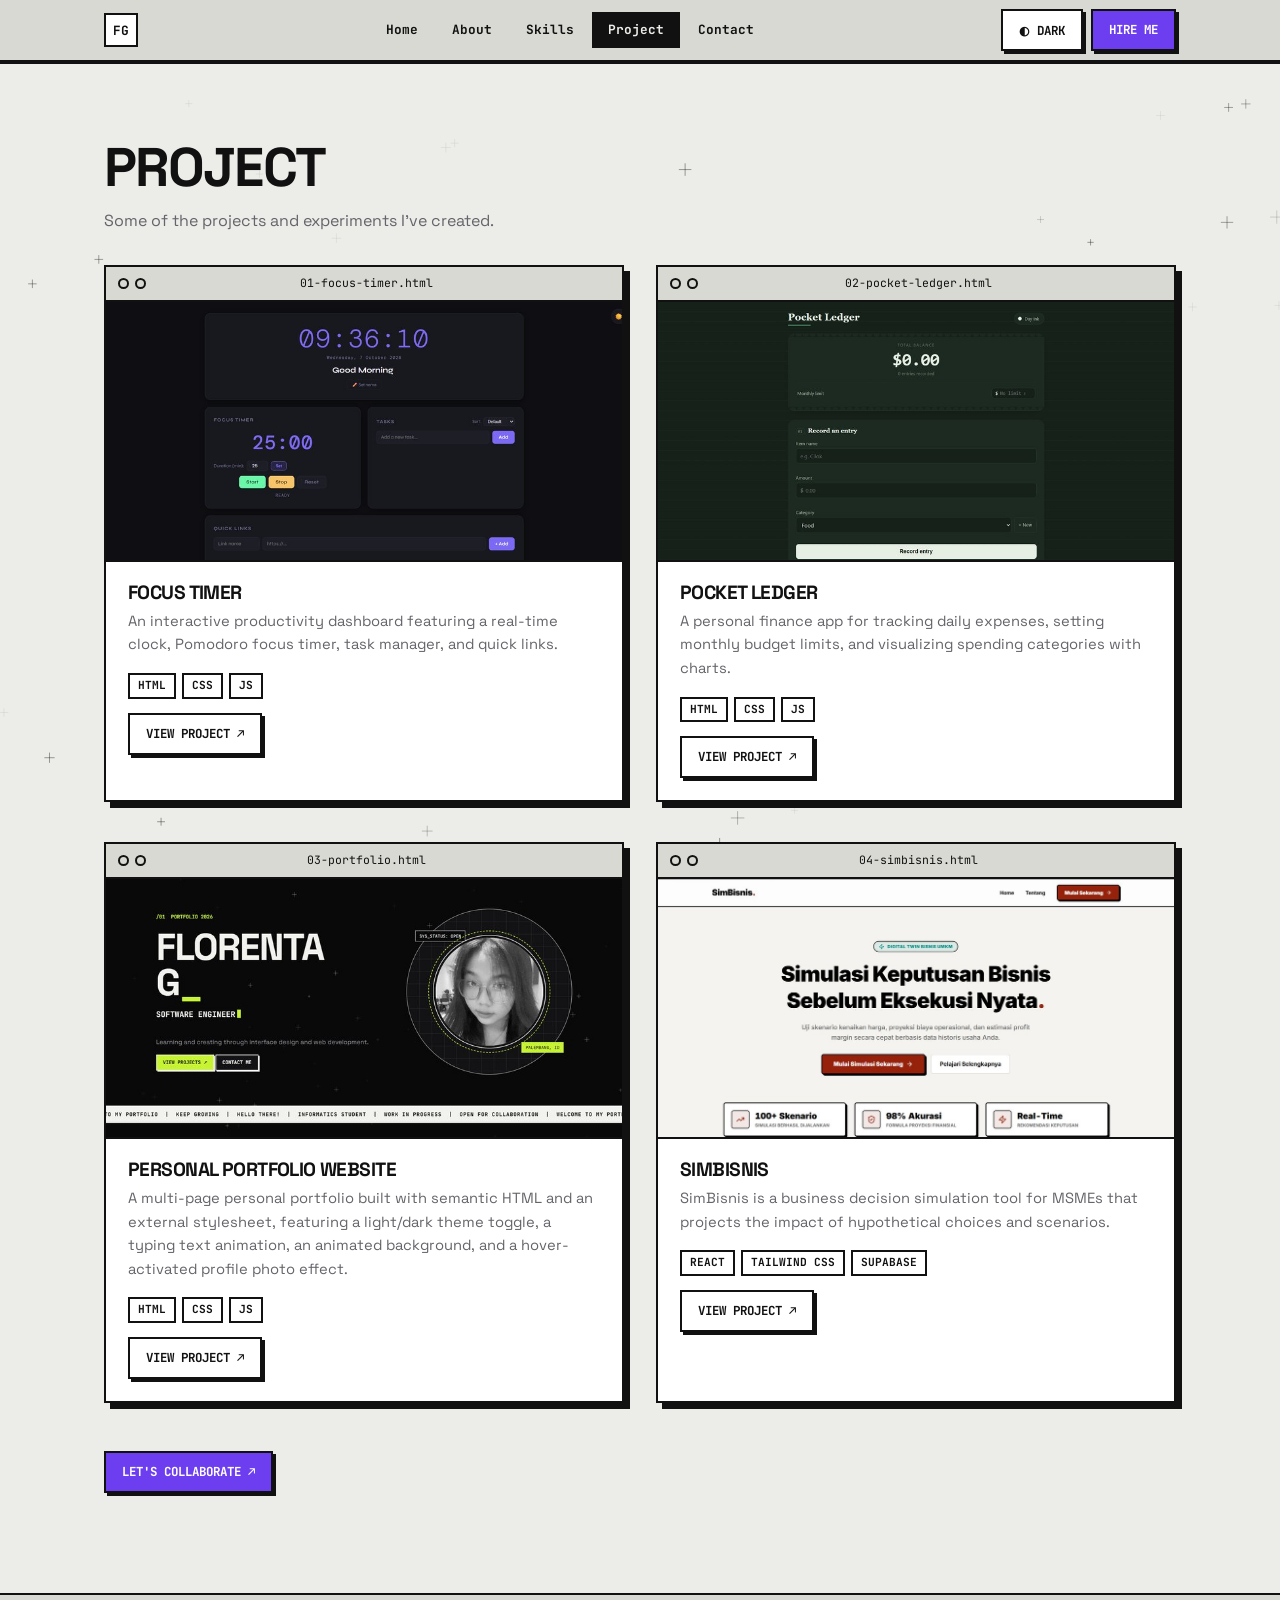
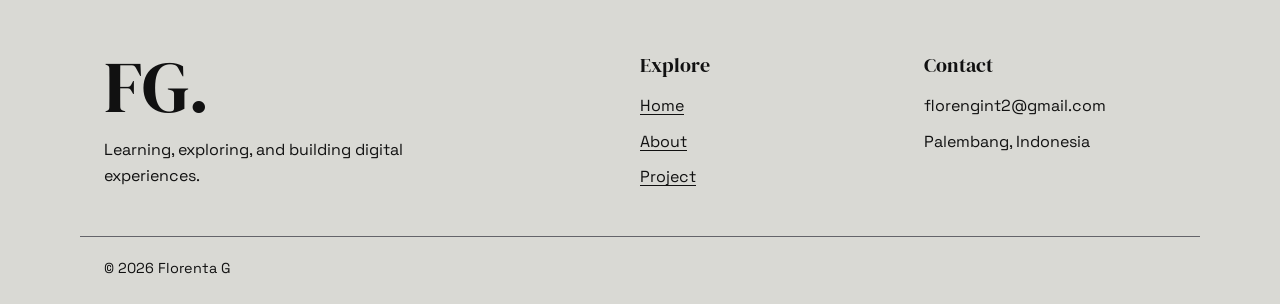
==== portfolio/project.html @ 92176681 "Add files via upload" ====
<!DOCTYPE html>
<html lang="id">

    <head>
        <meta charset="UTF-8">
        <meta name="viewport" content="width=device-width, initial-scale=1, viewport-fit=cover">
        <title>Project - Florenta G</title>
        <link rel="preconnect" href="https://fonts.googleapis.com">
        <link
            href="https://fonts.googleapis.com/css2?family=JetBrains+Mono:wght@400;700&family=Space+Grotesk:wght@400;500;700&family=DM+Serif+Display&display=swap"
            rel="stylesheet">
        <link rel="icon" type="image/svg+xml" href="img/favicon.svg">
        <link rel="icon" type="image/png" href="img/favicon.png">
        <link rel="stylesheet" href="css/style.css">
    </head>

    <body>
        <canvas id="sky"></canvas>
        <header id="header">
            <div class="wrap">
                <a class="logo" href="index.html">FG</a>
                <nav>
                    <ul>
                        <li><a href="index.html">Home</a></li>
                        <li><a href="about.html">About</a></li>
                        <li><a href="index.html#skills">Skills</a></li>
                        <li><a class="on" href="project.html">Project</a></li>
                        <li><a href="index.html#contact">Contact</a></li>
                    </ul>
                </nav>
                <div class="right">
                    <button class="btn" id="theme" aria-label="Ganti tema">&#9680; <span
                            id="tl">Dark</span></button>
                    <a class="btn pri" href="index.html#contact">Hire me</a>
                </div>
            </div>
        </header>
        <main>
            <section>
                <div class="wrap">
                    <h2>Project</h2>
                    <p>Some of the projects and experiments I've created.</p>
                    <div class="cards"
                        style="grid-template-columns:repeat(auto-fit,minmax(min(440px,100%),1fr))">
                        <article class="win card">
                            <div class="bar"><i></i><i></i><span>01-focus-timer.html</span></div>
                            <div class="thumb t1 has-img"><img src="img/focus-timer.jpg"
                                    alt="Preview Focus Timer"
                                    onerror="removeImage(this)"><b>Focus_Timer</b>
                            </div>
                            <div class="body">
                                <h3>Focus Timer</h3>
                                <p>An interactive productivity dashboard featuring a real-time clock, Pomodoro
                                    focus timer, task manager, and quick links.</p><span
                                    class="tag">html</span><span class="tag">css</span><span
                                    class="tag">js</span><br><a class="btn"
                                    href="https://lifedashboardd.netlify.app/" target="_blank"
                                    rel="noopener">View project &#8599;</a>
                            </div>
                        </article>
                        <article class="win card">
                            <div class="bar"><i></i><i></i><span>02-pocket-ledger.html</span></div>
                            <div class="thumb t2 has-img"><img src="img/pocket-ledger.jpg"
                                    alt="Preview Pocket Ledger"
                                    onerror="removeImage(this)"><b>Pocket_Ledger</b>
                            </div>
                            <div class="body">
                                <h3>Pocket Ledger</h3>
                                <p>A personal finance app for tracking daily expenses, setting monthly budget
                                    limits, and visualizing spending categories with charts.</p><span
                                    class="tag">html</span><span class="tag">css</span><span
                                    class="tag">js</span><br><a class="btn"
                                    href="https://pocketledgerr.netlify.app/" target="_blank"
                                    rel="noopener">View project &#8599;</a>
                            </div>
                        </article>
                        <article class="win card">
                            <div class="bar"><i></i><i></i><span>03-portfolio.html</span></div>
                            <div class="thumb t3 has-img"><img src="img/portfolio.jpg" alt="Preview Portfolio"
                                    onerror="removeImage(this)"><b>Portfolio</b>
                            </div>
                            <div class="body">
                                <h3>Personal Portfolio Website</h3>
                                <p>A multi-page personal portfolio built with semantic HTML and an external
                                    stylesheet, featuring a light/dark theme toggle, a typing text animation,
                                    an animated background, and a hover-activated profile photo effect.</p>
                                <span class="tag">html</span><span class="tag">css</span><span
                                    class="tag">js</span><br><a class="btn" href="index.html">View project
                                    &#8599;</a>
                            </div>
                        </article>
                        <article class="win card">
                            <div class="bar"><i></i><i></i><span>04-simbisnis.html</span></div>
                            <div class="thumb t4 has-img"><img src="img/simbisnis.jpg" alt="Preview SimBisnis"
                                    onerror="removeImage(this)"><b>SimBisnis</b>
                            </div>
                            <div class="body">
                                <h3>SimBisnis</h3>
                                <p>SimBisnis is a business decision simulation tool for MSMEs that projects
                                    the impact of hypothetical choices and scenarios.</p><span
                                    class="tag">react</span><span class="tag">tailwind css</span><span
                                    class="tag">supabase</span><br><a class="btn"
                                    href="https://simbisnis.vercel.app/" target="_blank" rel="noopener">View
                                    project &#8599;</a>
                            </div>
                        </article>
                    </div>
                    <p style="margin-top:48px"><a class="btn pri" href="index.html#contact">Let's collaborate
                            &#8599;</a></p>
                </div>
            </section>
        </main>
        <footer id="footer">
            <div class="wrap foot">
                <div><b class="f-logo">FG.</b>
                    <p class="f-tag">Learning, exploring, and building digital experiences.</p>
                </div>
                <div>
                    <h4>Explore</h4><a href="index.html">Home</a><a href="about.html">About</a><a
                        href="project.html">Project</a>
                </div>
                <div>
                    <h4>Contact</h4>
                    <p>florengint2@gmail.com</p>
                    <p>Palembang, Indonesia</p>
                </div>
            </div>
            <div class="wrap f-bottom">&copy; 2026 Florenta G</div>
        </footer>
        <script>
function removeImage(image) {
    image.parentNode.classList.remove('has-img');
    image.remove();
}

            var root = document.documentElement;
            var themeLabel = document.getElementById('tl');
            var canvas = document.getElementById('sky');
            var context = canvas.getContext('2d');
            var reduceMotion = matchMedia('(prefers-reduced-motion: reduce)').matches;
            var points = [];
            var width;
            var height;

            function currentTheme() {
                var saved = root.getAttribute('data-theme');
                if (saved) {
                    return saved;
                }
                return matchMedia('(prefers-color-scheme: dark)').matches ? 'dark' : 'light';
            }

            function applyTheme(theme) {
                root.setAttribute('data-theme', theme);
                themeLabel.textContent = theme === 'dark' ? 'Light' : 'Dark';
            }
            try {
                var storedTheme = localStorage.getItem('theme');
                if (storedTheme) {
                    root.setAttribute('data-theme', storedTheme);
                }
            } catch (error) {}
            applyTheme(currentTheme());
            document.getElementById('theme').onclick = function() {
                var next = currentTheme() === 'dark' ? 'light' : 'dark';
                applyTheme(next);
                try {
                    localStorage.setItem('theme', next);
                } catch (error) {}
            };

            function resizeCanvas() {
                width = canvas.width = innerWidth;
                height = canvas.height = innerHeight;
                points = [];
                var total = Math.round(width * height / 16000);
                for (var i = 0; i < total; i++) {
                    points.push({
                        x: Math.random() * width,
                        y: Math.random() * height,
                        phase: Math.random() * 6.28,
                        speed: 0.4 + Math.random() * 1.4,
                        size: 3 + Math.random() * 4
                    });
                }
            }

            function draw(time) {
                context.clearRect(0, 0, width, height);
                context.strokeStyle = getComputedStyle(root).getPropertyValue('--ink').trim() || '#111';
                context.lineWidth = 1;
                points.forEach(function(point) {
                    context.globalAlpha = 0.06 + 0.34 * Math.max(0, Math.sin(time / 1000 * point
                        .speed + point.phase));
                    context.beginPath();
                    context.moveTo(point.x - point.size, point.y);
                    context.lineTo(point.x + point.size, point.y);
                    context.moveTo(point.x, point.y - point.size);
                    context.lineTo(point.x, point.y + point.size);
                    context.stroke();
                });
                if (!reduceMotion) {
                    requestAnimationFrame(draw);
                }
            }
            resizeCanvas();
            addEventListener('resize', resizeCanvas);
            requestAnimationFrame(draw);

        </script>
    </body>

</html>
---- portfolio/css/style.css ----
:root {
    --bg: #ecece8;
    --panel: #fff;
    --ink: #111;
    --mute: #64646a;
    --line: #c9c9c2;
    --acc: #6d3df0;
    --on: #fff;
    --bar: #d9d9d4
}

@media (prefers-color-scheme:dark) {
    :root:not([data-theme="light"]) {
        --bg: #09090a;
        --panel: #131315;
        --ink: #f2f2ee;
        --mute: #8d8d92;
        --line: #2c2c30;
        --acc: #c6f432;
        --on: #09090a;
        --bar: #1f1f23
    }
}

:root[data-theme="dark"] {
    --bg: #09090a;
    --panel: #131315;
    --ink: #f2f2ee;
    --mute: #8d8d92;
    --line: #2c2c30;
    --acc: #c6f432;
    --on: #09090a;
    --bar: #1f1f23
}

* {
    box-sizing: border-box
}

html {
    scroll-behavior: smooth;
    scroll-padding-top: 90px
}

:root {
    padding-top: env(safe-area-inset-top, 0px);
    padding-bottom: env(safe-area-inset-bottom, 0px)
}

body {
    margin: 0;
    background: var(--bg);
    color: var(--ink);
    font-family: "Space Grotesk", system-ui, sans-serif;
    line-height: 1.6;
    transition: background .25s, color .25s
}

.m,
small,
label,
nav a,
.btn,
.bar,
.tag,
dt {
    font-family: "JetBrains Mono", ui-monospace, monospace
}

a {
    color: inherit;
    text-decoration: none
}

#sky {
    position: fixed;
    inset: 0;
    width: 100%;
    height: 100%;
    z-index: 0;
    pointer-events: none
}

header,
main,
footer {
    position: relative;
    z-index: 1
}

.wrap {
    max-width: 1120px;
    margin: 0 auto;
    padding: 0 24px
}

header {
    position: sticky;
    top: env(safe-area-inset-top, 0px);
    z-index: 10;
    background: var(--bar);
    border-bottom: 2px solid var(--ink)
}

header .wrap {
    display: flex;
    align-items: center;
    justify-content: space-between;
    height: 60px;
    gap: 12px
}

.logo {
    display: grid;
    place-items: center;
    width: 34px;
    height: 34px;
    border: 2px solid var(--ink);
    background: var(--panel);
    font: 700 .8rem "JetBrains Mono", monospace
}

nav ul {
    display: flex;
    gap: 2px;
    margin: 0;
    padding: 0;
    list-style: none
}

nav ul li a {
    display: block;
    padding: 6px 14px;
    font-size: .8rem;
    font-weight: 700;
    border: 2px solid transparent
}

nav ul li a:hover {
    border-color: var(--ink);
    background: var(--panel)
}

nav ul li a.on {
    background: var(--ink);
    color: var(--bg)
}

.right {
    display: flex;
    gap: 8px
}

.btn {
    display: inline-flex;
    align-items: center;
    gap: 8px;
    padding: 9px 16px;
    border: 2px solid var(--ink);
    background: var(--panel);
    color: var(--ink);
    font-size: .78rem;
    font-weight: 700;
    text-transform: uppercase;
    cursor: pointer;
    box-shadow: 3px 3px 0 var(--ink);
    transition: .12s
}

.btn:hover {
    transform: translate(2px, 2px);
    box-shadow: 1px 1px 0 var(--ink)
}

.btn:active {
    transform: translate(3px, 3px);
    box-shadow: none
}

.btn.pri {
    background: var(--acc);
    color: var(--on)
}

.win {
    border: 2px solid var(--ink);
    background: var(--panel);
    box-shadow: 6px 6px 0 var(--ink)
}

.bar {
    display: flex;
    align-items: center;
    gap: 6px;
    padding: 7px 12px;
    background: var(--bar);
    border-bottom: 2px solid var(--ink);
    font-size: .72rem
}

.bar i {
    width: 11px;
    height: 11px;
    border: 2px solid var(--ink);
    border-radius: 50%
}

.bar span {
    margin: 0 auto;
    padding-right: 30px
}

.body {
    padding: 22px
}

section {
    padding: 80px 0
}

.idx {
    display: block;
    margin-bottom: 22px;
    color: var(--acc);
    font-size: .8rem;
    font-weight: 700;
    text-transform: uppercase
}

h1,
h2,
h3 {
    margin: 0;
    line-height: .95;
    letter-spacing: -.03em;
    text-transform: uppercase
}

h2 {
    font-size: clamp(2rem, 5vw, 3.4rem);
    margin-bottom: 14px
}

p {
    color: var(--mute);
    max-width: 58ch;
    margin: 0 0 20px
}

.hero {
    display: grid;
    grid-template-columns: 1.4fr 1fr;
    gap: 48px;
    align-items: center
}

h1 {
    font-size: clamp(3.6rem, 12vw, 9rem);
    font-weight: 700
}

h1 s {
    text-decoration: none;
    color: transparent;
    -webkit-text-stroke: 2px var(--ink)
}

.role {
    margin: 22px 0 28px;
    font: 700 1rem "JetBrains Mono", monospace;
    text-transform: uppercase
}

.role b {
    color: var(--acc)
}

.dossier {
    transform: rotate(1.5deg)
}

.stamp {
    display: inline-block;
    margin-bottom: 16px;
    padding: 3px 10px;
    border: 2px solid var(--acc);
    color: var(--acc);
    font: 700 .72rem "JetBrains Mono", monospace;
    text-transform: uppercase;
    transform: rotate(-3deg)
}

.avatar {
    display: grid;
    place-items: center;
    width: 110px;
    height: 110px;
    margin-bottom: 16px;
    border: 3px solid var(--ink);
    border-radius: 50%;
    background: var(--ink);
    color: var(--bg);
    font: 700 2rem "JetBrains Mono", monospace;
    overflow: hidden
}

.avatar img {
    width: 100%;
    height: 100%;
    object-fit: cover
}

.dossier dl {
    display: grid;
    grid-template-columns: 84px 1fr;
    margin: 0;
    font-size: .88rem
}

dt {
    color: var(--mute);
    font-size: .7rem;
    text-transform: uppercase;
    padding: 6px 0;
    border-bottom: 1px dashed var(--line)
}

dd {
    margin: 0;
    padding: 4px 0;
    border-bottom: 1px dashed var(--line)
}

.red {
    background: var(--ink);
    color: var(--ink);
    padding: 0 6px;
    transition: .2s;
    cursor: help
}

.red:hover {
    background: transparent;
    color: var(--ink)
}

.barcode {
    height: 38px;
    margin-top: 18px;
    background: repeating-linear-gradient(
        90deg,
        var(--ink) 0 2px,
        transparent 2px 4px,
        var(--ink) 4px 5px,
        transparent 5px 9px,
        var(--ink) 9px 12px,
        transparent 12px 14px
    )
}

.marquee {
    position: relative;
    z-index: 1;
    overflow: hidden;
    background: var(--ink);
    color: var(--bg);
    border-block: 2px solid var(--ink)
}

.marquee div {
    display: flex;
    width: max-content;
    padding: 12px 0;
    animation: slide 40s linear infinite
}

.marquee span {
    flex-shrink: 0;
    white-space: nowrap;
    font: 700 .85rem "JetBrains Mono", monospace;
    letter-spacing: .08em
}

@keyframes slide {
    to {
        transform: translateX(-50%)
    }
}

.stats {
    display: grid;
    grid-template-columns: repeat(4, 1fr);
    gap: 16px
}

.stat {
    display: flex;
    flex-direction: column;
    justify-content: space-between;
    min-height: 170px;
    padding: 16px;
    border: 2px dashed var(--ink);
    background: var(--panel)
}

.stat small {
    font-size: .72rem;
    text-transform: uppercase;
    color: var(--mute)
}

.stat strong {
    font-size: clamp(1.4rem, 3vw, 2.2rem);
    line-height: 1;
    text-transform: uppercase
}

.stat:hover {
    background: var(--acc);
    color: var(--on)
}

.stat:hover small {
    color: var(--on)
}

.cols {
    display: grid;
    grid-template-columns: 1fr 1fr;
    gap: 40px;
    align-items: start
}

.tl {
    display: flex;
    justify-content: space-between;
    gap: 12px;
    padding: 12px 0;
    border-bottom: 1px dashed var(--line)
}

.tl b {
    display: block
}

.tl span {
    color: var(--mute);
    font-size: .85rem
}

.tl em {
    font: .72rem "JetBrains Mono", monospace;
    font-style: normal;
    white-space: nowrap
}

.tools {
    display: grid;
    grid-template-columns: repeat(4, 1fr);
    gap: 16px;
    margin-top: 32px
}

.tool {
    display: flex;
    align-items: center;
    gap: 14px;
    padding: 16px;
    border: 2px solid var(--ink);
    background: var(--panel);
    box-shadow: 4px 4px 0 var(--ink);
    transition: .12s
}

.tool:hover {
    transform: translate(-2px, -2px);
    box-shadow: 7px 7px 0 var(--acc)
}

.tool i {
    display: grid;
    place-items: center;
    width: 42px;
    height: 42px;
    background: var(--ink);
    color: var(--bg);
    font: 700 .8rem "JetBrains Mono", monospace;
    font-style: normal
}

.tool span {
    font: 700 .82rem "JetBrains Mono", monospace;
    text-transform: uppercase
}

.cards {
    display: grid;
    grid-template-columns: repeat(2, 1fr);
    gap: 40px 32px;
    margin-top: 32px
}

.card .thumb {
    height: 170px;
    display: grid;
    place-items: center;
    border-bottom: 2px solid var(--ink);
    font: 700 1.2rem "JetBrains Mono", monospace;
    text-transform: uppercase
}

.card .thumb b {
    padding: 4px 14px;
    background: var(--panel);
    border: 2px solid var(--ink)
}

.t1 {
    background: radial-gradient(var(--ink) 1.2px, transparent 1.4px) 0 0/8px 8px
}

.t2 {
    background: repeating-linear-gradient(45deg, var(--ink) 0 1px, transparent 1px 8px)
}

.t3 {
    background: linear-gradient(var(--ink) 1px, transparent 1px) 0 0/100% 10px
}

.t4 {
    background:
        linear-gradient(var(--ink) 1px, transparent 1px) 0 0/12px 12px,
        linear-gradient(90deg, var(--ink) 1px, transparent 1px) 0 0/12px 12px
}

.card {
    transition: .15s
}

.card:hover {
    transform: translate(-3px, -3px);
    box-shadow: 10px 10px 0 var(--acc)
}

.card h3 {
    font-size: 1.2rem;
    margin-bottom: 8px
}

.card p {
    font-size: .92rem;
    margin-bottom: 14px
}

.tag {
    display: inline-block;
    margin: 0 6px 14px 0;
    padding: 2px 8px;
    border: 2px solid var(--ink);
    font-size: .7rem;
    font-weight: 700;
    text-transform: uppercase
}

.folders {
    display: grid;
    grid-template-columns: repeat(auto-fit, minmax(190px, 1fr));
    gap: 16px;
    margin: 28px 0
}

.folders a {
    padding: 18px;
    border: 2px solid var(--ink);
    background: var(--panel);
    box-shadow: 4px 4px 0 var(--ink);
    transition: .12s
}

.folders a:hover {
    background: var(--acc);
    color: var(--on);
    transform: translate(-2px, -2px)
}

.folders b {
    display: block;
    font: .72rem "JetBrains Mono", monospace;
    text-transform: uppercase;
    opacity: .7
}

form {
    display: grid;
    gap: 16px
}

label {
    font-size: .72rem;
    font-weight: 700;
    text-transform: uppercase
}

input[type="text"],
input[type="email"],
textarea {
    width: 100%;
    margin-top: 6px;
    padding: 11px 13px;
    border: 2px solid var(--ink);
    background: var(--bg);
    color: var(--ink);
    font: inherit;
    border-radius: 0
}

input:focus,
textarea:focus {
    outline: none;
    box-shadow: 4px 4px 0 var(--acc)
}

footer {
    padding: 26px 0;
    border-top: 2px solid var(--ink);
    background: var(--bar);
    font: .74rem "JetBrains Mono", monospace;
    text-transform: uppercase
}

footer .wrap {
    display: flex;
    justify-content: space-between;
    flex-wrap: wrap;
    gap: 8px
}

footer i {
    display: inline-block;
    width: 8px;
    height: 8px;
    margin-right: 8px;
    border-radius: 50%;
    background: var(--acc)
}

@media(max-width:820px) {
    nav {
        display: none
    }

    .hero,
    .cols,
    .cards {
        grid-template-columns: 1fr
    }

    .stats,
    .tools {
        grid-template-columns: repeat(2, 1fr)
    }

    .dossier {
        transform: none
    }
}

#header {
    box-shadow: 0 2px 0 var(--ink)
}

#footer {
    margin-top: 0
}

a:hover {
    color: var(--acc)
}

.btn:hover,
nav ul li a:hover {
    color: var(--ink)
}

.btn.pri:hover {
    color: var(--on)
}

h1 {
    font-size: clamp(2.8rem, 8vw, 6rem)
}

h1 span {
    color: var(--acc)
}

.role {
    min-height: 2.2em;
    font-size: 1.25rem
}

.caret {
    display: inline-block;
    width: 10px;
    height: 1.1em;
    margin-left: 4px;
    background: var(--acc);
    vertical-align: -3px;
    animation: blink 1s steps(1) infinite
}

@keyframes blink {
    50% {
        opacity: 0
    }
}

.panel {
    position: relative;
    display: grid;
    place-items: center;
    aspect-ratio: 1;
    padding: 32px;
    border: 1px solid var(--ink);
    background: var(--panel);
    background-image:
        linear-gradient(var(--line) 1px, transparent 1px),
        linear-gradient(90deg, var(--line) 1px, transparent 1px);
    background-size: 32px 32px
}

.profile {
    width: 62%;
    aspect-ratio: 1;
    border-radius: 50%;
    object-fit: cover;
    border: 6px solid var(--bg);
    outline: 2px solid var(--ink);
    background: var(--ink)
}

.profile.sm {
    width: 140px;
    margin-bottom: 20px
}

.chip {
    position: absolute;
    padding: 6px 10px;
    border: 1px solid var(--ink);
    background: var(--bg);
    font: .7rem "JetBrains Mono", monospace;
    text-transform: uppercase
}

.chip.a {
    top: 14px;
    left: 14px
}

.chip.b {
    bottom: 14px;
    right: 14px;
    background: var(--acc);
    border-color: var(--acc);
    color: var(--on)
}

.tools {
    grid-template-columns: repeat(4, 1fr)
}

.tool {
    flex-direction: column;
    justify-content: center;
    gap: 12px;
    padding: 24px 12px;
    text-align: center
}

.tool .ic {
    display: grid;
    place-items: center;
    width: 68px;
    height: 68px;
    border: 2px solid var(--ink);
    background: #fff
}

.tool img {
    width: 38px;
    height: 38px
}

.stack {
    display: grid;
    gap: 28px
}

.tags {
    margin-top: 6px
}

.page-head {
    padding-bottom: 0
}

@media(max-width:820px) {
    nav {
        display: block
    }

    header .wrap {
        flex-wrap: wrap;
        height: auto;
        padding-block: 10px
    }

    nav ul {
        flex-wrap: wrap
    }

    .panel {
        aspect-ratio: auto;
        min-height: 300px
    }

    .tools {
        grid-template-columns: repeat(2, 1fr)
    }
}

#footer {
    padding: 56px 0 24px;
    border-top: 2px solid var(--ink);
    background: var(--bar);
    color: var(--ink);
    font: 400 1rem/1.6 "Space Grotesk", system-ui, sans-serif;
    text-transform: none
}

#footer .foot {
    display: grid;
    grid-template-columns: 2fr 1fr 1fr;
    gap: 32px
}

#footer .f-logo {
    font: 400 clamp(3rem, 6vw, 4.5rem)/1 "DM Serif Display", Georgia, serif
}

#footer h4 {
    margin: 0 0 14px;
    font: 400 1.25rem "DM Serif Display", Georgia, serif
}

#footer a {
    display: block;
    margin-bottom: 10px;
    text-decoration: underline;
    text-underline-offset: 3px
}

#footer a:hover {
    color: var(--acc)
}

#footer p {
    max-width: none;
    margin: 0 0 10px;
    color: var(--ink)
}

#footer .f-tag {
    margin-top: 14px;
    max-width: 34ch
}

#footer .f-bottom {
    display: block;
    margin-top: 36px;
    padding-top: 20px;
    border-top: 1px solid var(--mute);
    font-size: .9rem
}

@media(max-width:700px) {
    #footer .foot {
        grid-template-columns: 1fr
    }
}

.scan {
    position: relative;
    width: 62%;
    aspect-ratio: 1;
    margin: 0;
    border-radius: 50%;
    outline: 2px solid var(--ink);
    outline-offset: 6px;
    cursor: crosshair
}

.scan .clip {
    position: absolute;
    inset: 0;
    overflow: hidden;
    border-radius: 50%;
    background: var(--ink)
}

.scan .profile {
    width: 100%;
    height: 100%;
    border: 0;
    outline: 0;
    border-radius: 0;
    filter: grayscale(1) contrast(1.1);
    transition: filter .7s ease
}

.scan .clip::after {
    content: "";
    position: absolute;
    inset: 0;
    background: var(--acc);
    mix-blend-mode: soft-light;
    opacity: 0;
    transition: opacity .7s ease
}

.beam {
    position: absolute;
    left: 0;
    right: 0;
    top: 0;
    height: 3px;
    background: var(--acc);
    box-shadow: 0 0 14px 4px var(--acc);
    opacity: 0
}

.lbl {
    position: absolute;
    left: -14px;
    bottom: 30px;
    padding: 3px 8px;
    border: 1px solid var(--acc);
    background: var(--bg);
    color: var(--acc);
    font: 700 .65rem "JetBrains Mono", monospace;
    text-transform: uppercase;
    opacity: 0;
    transform: translateY(6px);
    transition: opacity .4s, transform .4s
}

.lbl.l2 {
    bottom: 4px
}

.lbl u {
    text-decoration: none;
    animation: blink 1s steps(1) infinite
}

.scan:hover .profile,
.scan:focus .profile {
    filter: none
}

.scan:hover .clip::after,
.scan:focus .clip::after {
    opacity: .55
}

.scan:hover .beam,
.scan:focus .beam {
    animation: sweep 2.2s ease-in-out infinite
}

.scan:hover .lbl,
.scan:focus .lbl {
    opacity: 1;
    transform: none;
    transition-delay: .35s
}

.scan.sm {
    width: 140px;
    margin: 0 0 24px 6px
}

.panel::after {
    content: "";
    position: absolute;
    inset: 13%;
    pointer-events: none;
    border: 2px dashed var(--acc);
    border-radius: 50%;
    background: none
}

@keyframes sweep {
    0% {
        top: 0;
        opacity: 0
    }

    10% {
        opacity: 1
    }

    90% {
        top: calc(100% - 3px);
        opacity: 1
    }

    100% {
        top: calc(100% - 3px);
        opacity: 0
    }
}

@media(prefers-reduced-motion:reduce) {
    .beam {
        animation: none !important;
        display: none
    }

    .scan .profile,
    .scan .clip::after,
    .lbl {
        transition: none
    }
}

button:active {
    transform: translate(3px, 3px);
    box-shadow: none
}

.card .thumb {
    overflow: hidden
}

.card .thumb img {
    width: 100%;
    height: 100%;
    object-fit: cover;
    display: block
}

.panel {
    border-radius: 50%
}

.chip.a {
    top: 13%;
    left: 5%
}

.chip.b {
    bottom: 13%;
    right: 5%
}

@media(max-width:820px) {
    .panel {
        aspect-ratio: 1;
        min-height: 0;
        width: 100%;
        max-width: 420px;
        margin: 0 auto
    }
}

.card .thumb.has-img {
    display: block;
    position: relative;
    background: var(--bar)
}

.card .thumb.has-img b {
    display: none
}

.card .thumb.has-img img {
    object-position: top center
}

.panel {
    padding: 20px
}

.scan {
    width: 72%
}

.card .thumb.has-img {
    height: 200px
}

.marquee div {
    animation-duration: 110s
}

.hint {
    position: absolute;
    left: 5%;
    bottom: 13%;
    z-index: 2;
    padding: 6px 10px;
    border: 1px solid var(--acc);
    background: var(--bg);
    color: var(--acc);
    font: 700 .7rem "JetBrains Mono", monospace;
    text-transform: uppercase;
    pointer-events: none;
    transition: opacity .3s;
    animation: hintpulse 1.6s ease-in-out infinite
}

.hint i {
    display: inline-block;
    font-style: normal;
    font-size: .6rem;
    margin-right: 4px
}

.hint .h-touch {
    display: none
}

@media(hover:none) {
    .hint .h-mouse {
        display: none
    }

    .hint .h-touch {
        display: inline
    }
}

.scan:hover~.hint,
.scan:focus~.hint {
    opacity: 0;
    animation: none
}

@keyframes hintpulse {

    0%,
    100% {
        box-shadow: 0 0 0 0 transparent;
        transform: translateX(0)
    }

    50% {
        box-shadow: 0 0 12px 0 var(--acc);
        transform: translateX(4px)
    }
}

@media(prefers-reduced-motion:reduce) {
    .hint {
        animation: none
    }
}

.card .thumb.has-img {
    height: 260px
}

.card .thumb.has-img img {
    width: 100%;
    height: 100%;
    object-fit: cover;
    object-position: top center
}
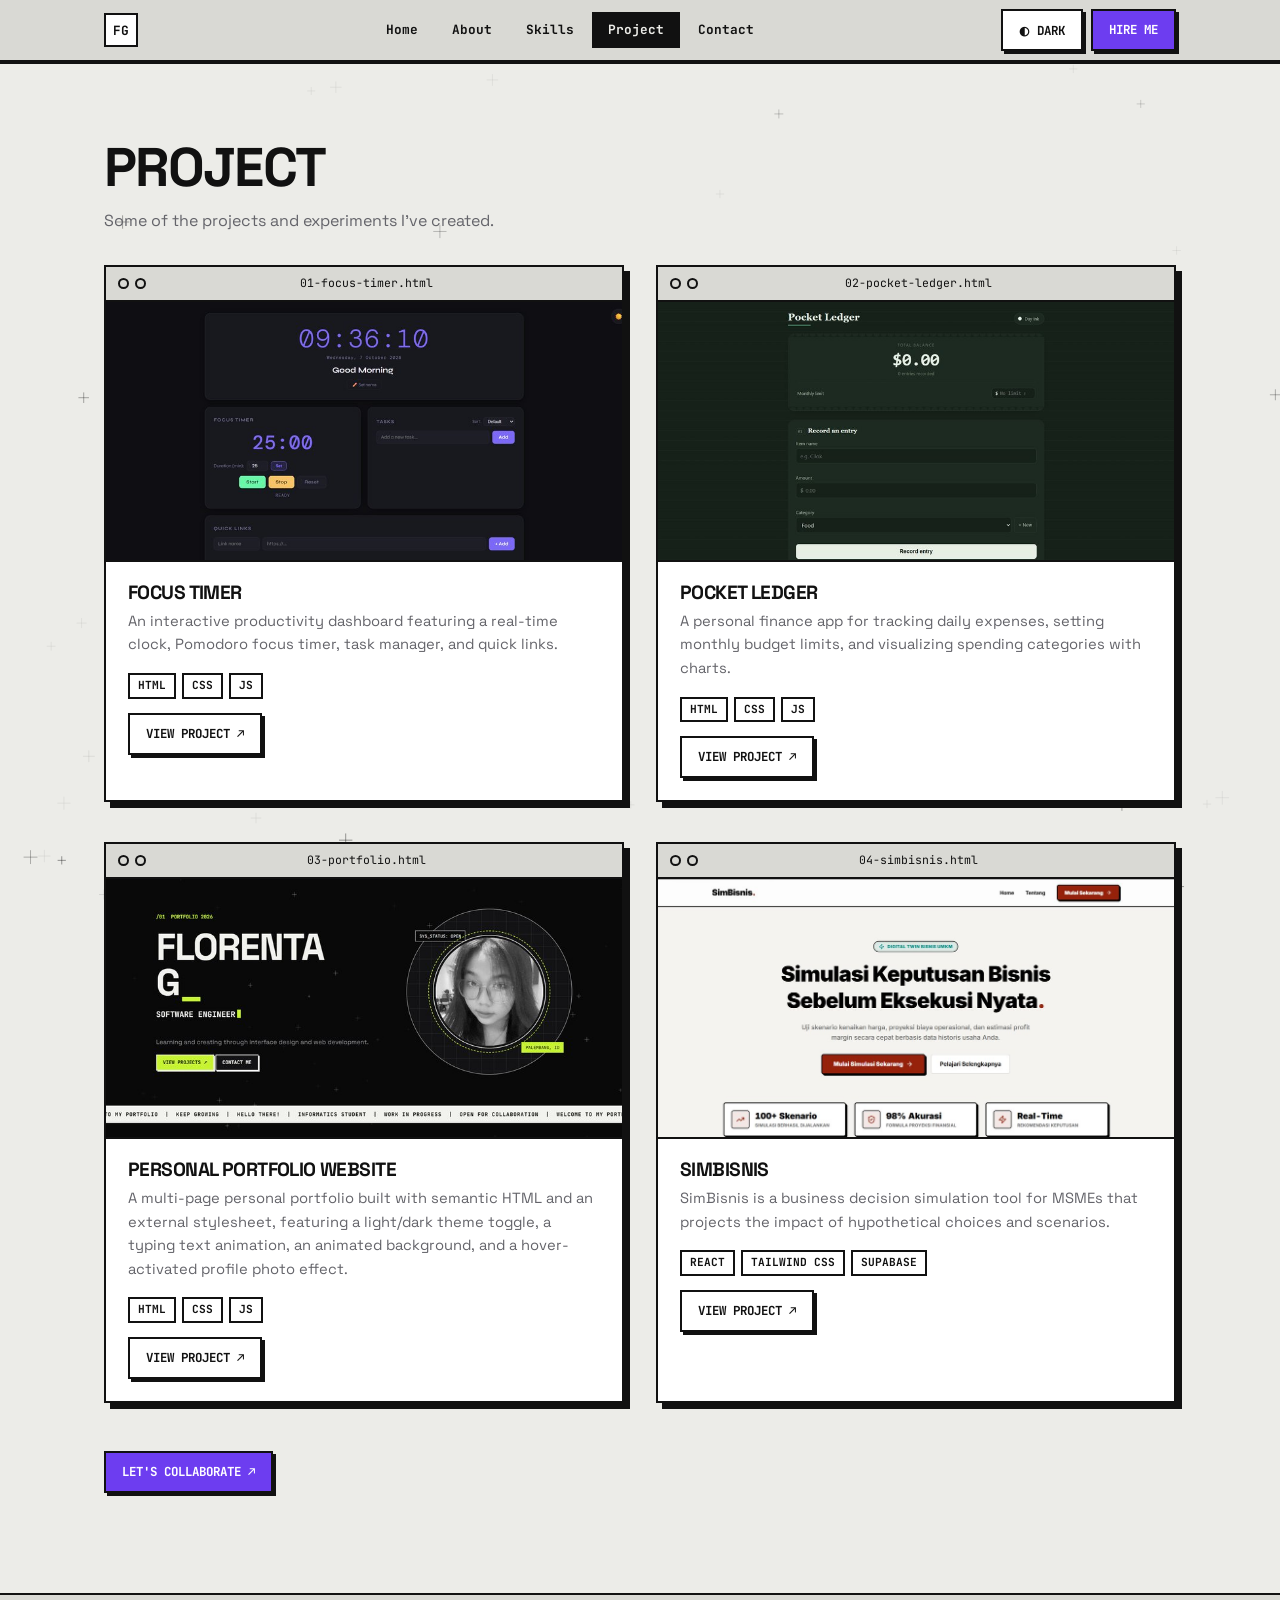
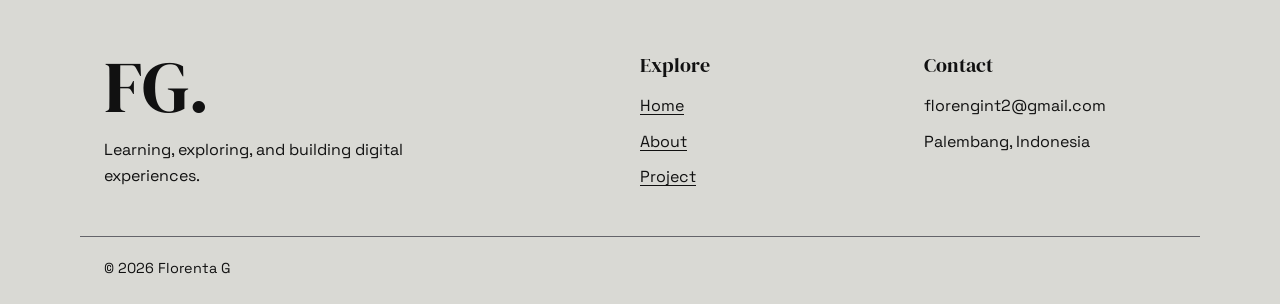
==== commit 06ab1cb5: "Add files via upload" ====
--- a/portfolio/project.html
+++ b/portfolio/project.html
@@ -16,9 +16,12 @@
 
     <body>
         <canvas id="sky"></canvas>
+        <!-- [C] ID SELECTOR: id="header" dipakai oleh #header di style.css -->
         <header id="header">
             <div class="wrap">
                 <a class="logo" href="index.html">FG</a>
+                <!-- [D] DESCENDANT SELECTOR: struktur nav > ul > li > a distyle oleh "nav ul li a" di style.css -->
+                <!-- [F] PSEUDO-CLASS: hover effect menu ini dibuat oleh "nav ul li a:hover" -->
                 <nav>
                     <ul>
                         <li><a href="index.html">Home</a></li>
@@ -40,6 +43,7 @@
                 <div class="wrap">
                     <h2>Project</h2>
                     <p>Some of the projects and experiments I've created.</p>
+                    <!-- [B] CLASS SELECTOR: class="win card" (kartu project) dipakai oleh .win dan .card di style.css -->
                     <div class="cards"
                         style="grid-template-columns:repeat(auto-fit,minmax(min(440px,100%),1fr))">
                         <article class="win card">
@@ -54,7 +58,7 @@
                                     focus timer, task manager, and quick links.</p><span
                                     class="tag">html</span><span class="tag">css</span><span
                                     class="tag">js</span><br><a class="btn"
-                                    href="https://lifedashboardd.netlify.app/" target="_blank"
+                                    href="https://lifedashboardd.vercel.app/" target="_blank"
                                     rel="noopener">View project &#8599;</a>
                             </div>
                         </article>
@@ -70,7 +74,7 @@
                                     limits, and visualizing spending categories with charts.</p><span
                                     class="tag">html</span><span class="tag">css</span><span
                                     class="tag">js</span><br><a class="btn"
-                                    href="https://pocketledgerr.netlify.app/" target="_blank"
+                                    href="https://pocketledgerr-one.vercel.app/" target="_blank"
                                     rel="noopener">View project &#8599;</a>
                             </div>
                         </article>
@@ -110,6 +114,7 @@
                 </div>
             </section>
         </main>
+        <!-- [C] ID SELECTOR: id="footer" dipakai oleh #footer di style.css -->
         <footer id="footer">
             <div class="wrap foot">
                 <div><b class="f-logo">FG.</b>
